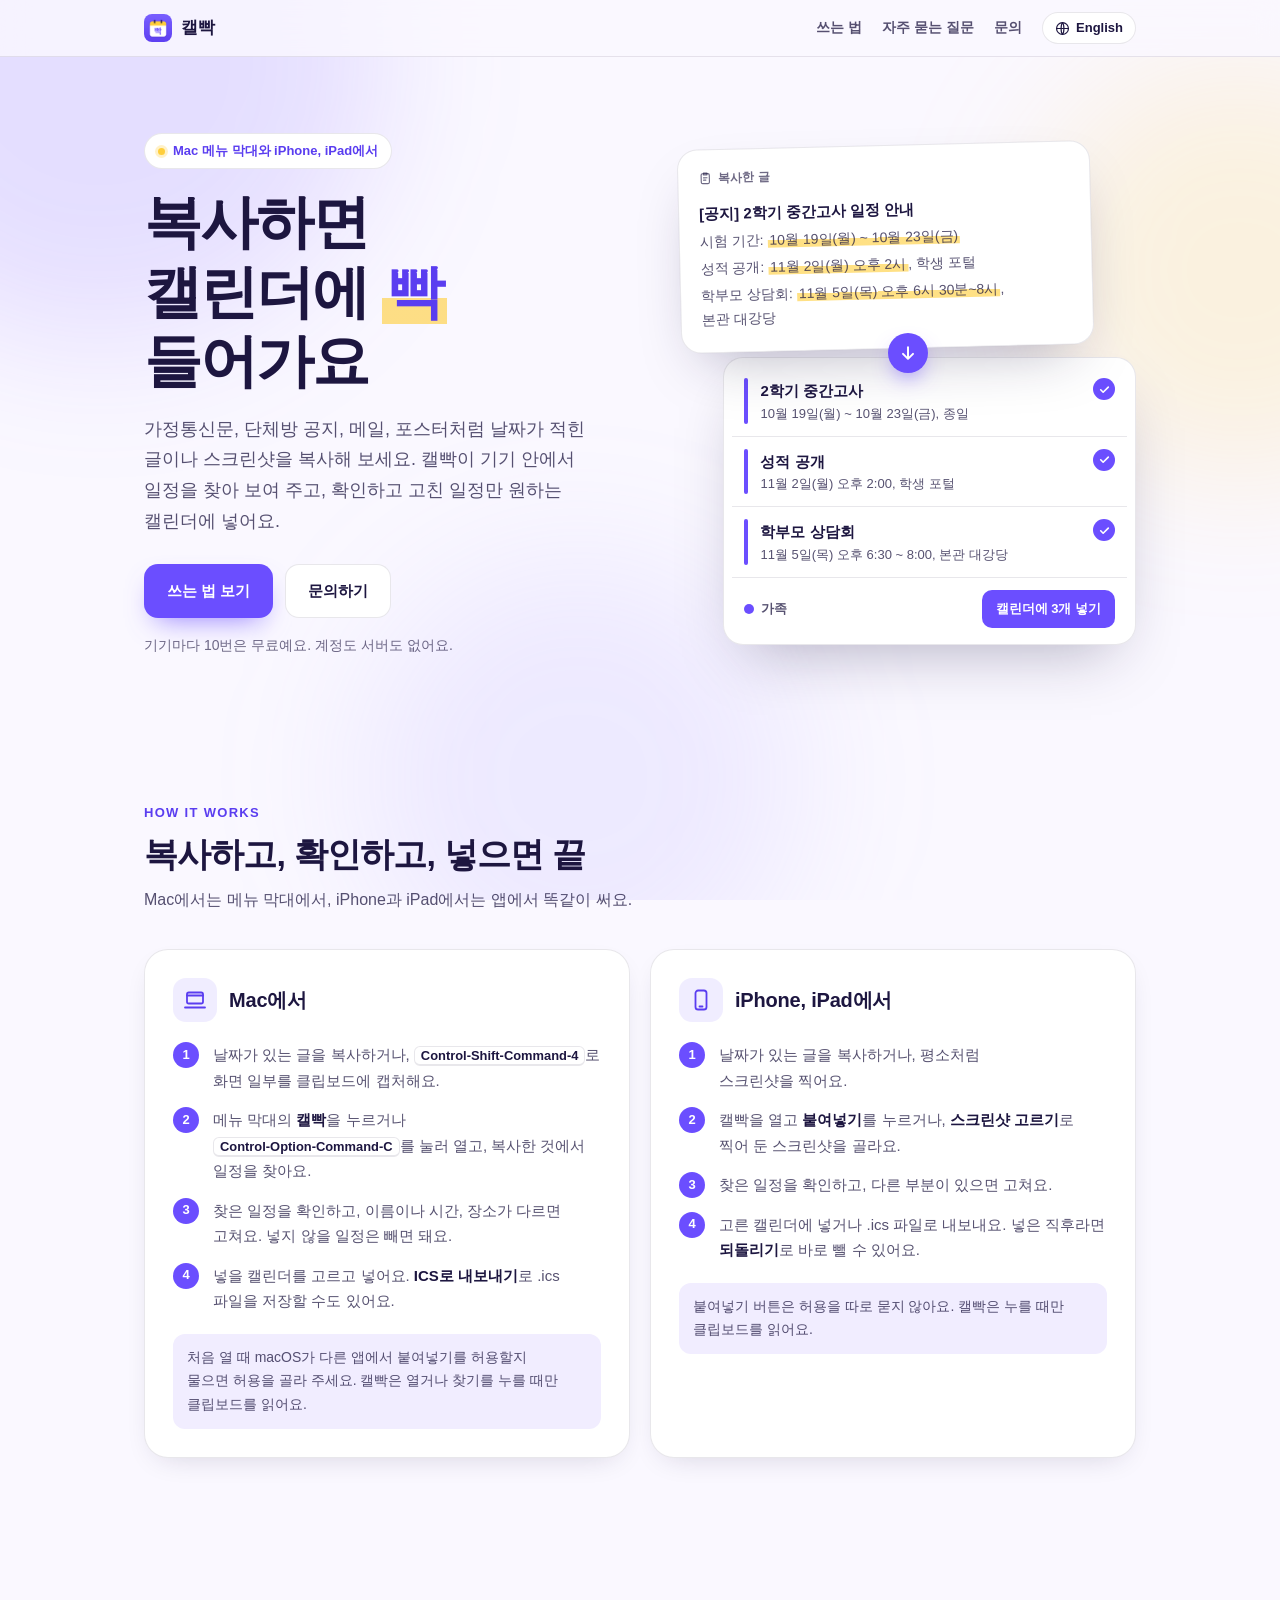
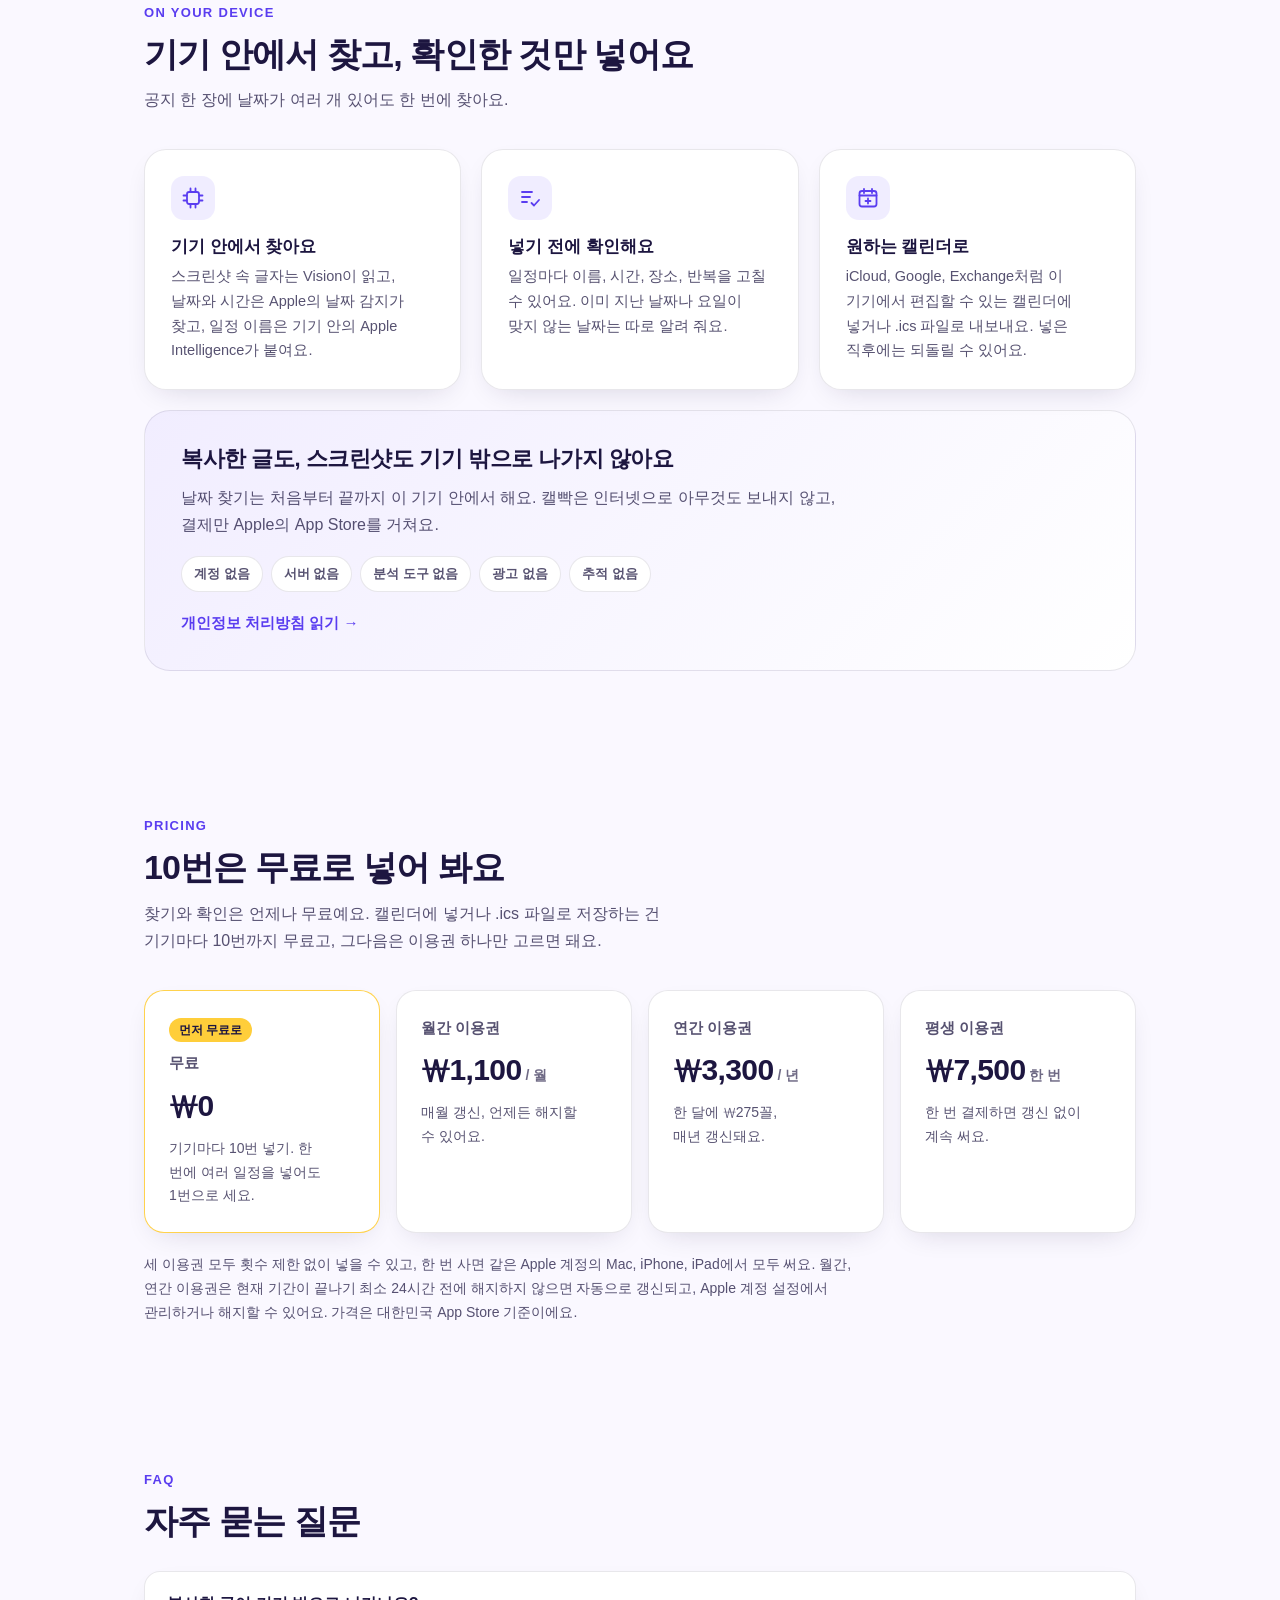
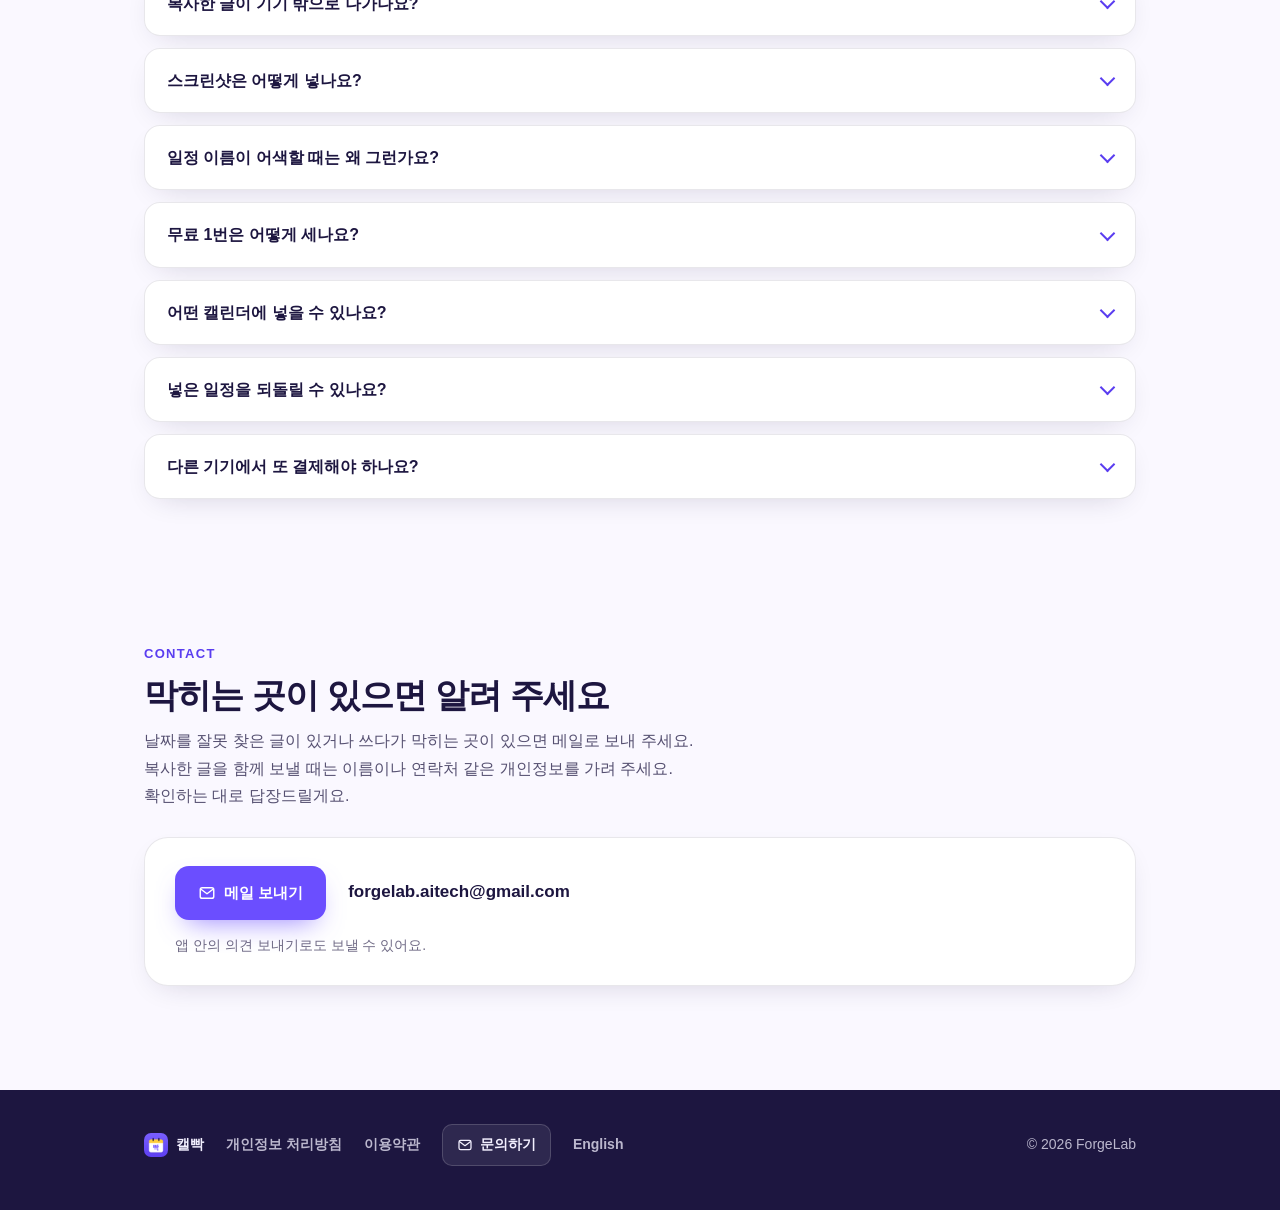
==== index.html @ 4c402a16 "Calppak site: home, privacy policy and terms of use in Korean and English Co-Authored-By: Claude Opu" ====
<!DOCTYPE html>
<html lang="ko">
<head>
<meta charset="utf-8">
<meta name="viewport" content="width=device-width, initial-scale=1">
<title>캘빡, 복사하면 캘린더에 빡</title>
<meta name="description" content="날짜가 적힌 글이나 스크린샷을 복사하면, 캘빡이 기기 안에서 일정을 찾아 원하는 캘린더에 넣어 줘요. Mac 메뉴 막대와 iPhone, iPad에서 써요. 계정도 서버도 없어요.">
<meta name="color-scheme" content="light dark">
<meta name="theme-color" content="#FAF8FF" media="(prefers-color-scheme: light)">
<meta name="theme-color" content="#110D24" media="(prefers-color-scheme: dark)">
<meta property="og:title" content="캘빡, 복사하면 캘린더에 빡">
<meta property="og:description" content="복사한 글과 스크린샷 속 날짜를 기기 안에서 찾아 캘린더에 넣어요. Mac, iPhone, iPad.">
<meta property="og:image" content="https://jsonpassion.github.io/calppak-site/assets/icon.png">
<link rel="icon" type="image/png" href="assets/icon.png">
<link rel="apple-touch-icon" href="assets/icon.png">
<link rel="stylesheet" href="assets/style.css">
</head>
<body>

<div class="aura" aria-hidden="true"><span class="blob a"></span><span class="blob b"></span><span class="blob c"></span></div>

<nav class="nav" aria-label="사이트">
  <div class="nav-inner">
    <a class="logo" href="./"><img src="assets/icon.png" alt="" width="28" height="28">캘빡</a>
    <div class="nav-links">
      <a href="#how">쓰는 법</a>
      <a href="#faq">자주 묻는 질문</a>
      <a href="#contact">문의</a>
      <a class="lang" href="en/" hreflang="en" lang="en"><svg viewBox="0 0 24 24" fill="none" stroke="currentColor" stroke-width="1.9" stroke-linecap="round" stroke-linejoin="round" aria-hidden="true"><circle cx="12" cy="12" r="9.5"/><path d="M2.5 12h19M12 2.5c3 3.2 3 15.8 0 19M12 2.5c-3 3.2-3 15.8 0 19"/></svg>English</a>
    </div>
  </div>
</nav>

<main>
<header class="hero">
  <div class="wrap hero-inner">
    <div class="hero-copy">
      <span class="eyebrow"><span class="dot"></span>Mac 메뉴 막대와 iPhone, iPad에서</span>
      <h1>복사하면<br>캘린더에 <span class="pop">빡</span> 들어가요</h1>
      <p class="sub">가정통신문, 단체방 공지, 메일, 포스터처럼 날짜가 적힌 글이나 스크린샷을 복사해 보세요. 캘빡이 기기 안에서 일정을 찾아 보여 주고, 확인하고 고친 일정만 원하는 캘린더에 넣어요.</p>
      <div class="hero-ctas">
        <a class="btn btn-primary" href="#how">쓰는 법 보기</a>
        <a class="btn btn-ghost" href="#contact">문의하기</a>
      </div>
      <p class="hero-meta">기기마다 10번은 무료예요. 계정도 서버도 없어요.</p>
    </div>

    <figure class="demo" role="img" aria-label="복사한 중간고사 공지에서 일정 세 개를 찾아 가족 캘린더에 넣는 모습">
      <div class="card copied">
        <span class="tag"><svg viewBox="0 0 24 24" fill="none" stroke="currentColor" stroke-width="2" stroke-linecap="round" stroke-linejoin="round" aria-hidden="true"><rect x="5" y="4" width="14" height="17" rx="2.5"/><path d="M9 3h6v3H9zM9 11h6M9 15h4"/></svg>복사한 글</span>
        <p class="title">[공지] 2학기 중간고사 일정 안내</p>
        <p>시험 기간: <mark>10월 19일(월) ~ 10월 23일(금)</mark></p>
        <p>성적 공개: <mark>11월 2일(월) 오후 2시</mark>, 학생 포털</p>
        <p>학부모 상담회: <mark>11월 5일(목) 오후 6시 30분~8시</mark>, 본관 대강당</p>
      </div>
      <div class="flow" aria-hidden="true"><svg viewBox="0 0 24 24" fill="none" stroke="currentColor" stroke-width="2.4" stroke-linecap="round" stroke-linejoin="round"><path d="M12 5v14M6 13l6 6 6-6"/></svg></div>
      <div class="card events">
        <div class="ev"><span class="bar"></span><div><b>2학기 중간고사</b><small>10월 19일(월) ~ 10월 23일(금), 종일</small></div><span class="ok"><svg viewBox="0 0 24 24" fill="none" stroke="currentColor" stroke-width="3" stroke-linecap="round" stroke-linejoin="round" aria-hidden="true"><path d="m5 12.5 4.5 4.5L19 7.5"/></svg></span></div>
        <div class="ev"><span class="bar"></span><div><b>성적 공개</b><small>11월 2일(월) 오후 2:00, 학생 포털</small></div><span class="ok"><svg viewBox="0 0 24 24" fill="none" stroke="currentColor" stroke-width="3" stroke-linecap="round" stroke-linejoin="round" aria-hidden="true"><path d="m5 12.5 4.5 4.5L19 7.5"/></svg></span></div>
        <div class="ev"><span class="bar"></span><div><b>학부모 상담회</b><small>11월 5일(목) 오후 6:30 ~ 8:00, 본관 대강당</small></div><span class="ok"><svg viewBox="0 0 24 24" fill="none" stroke="currentColor" stroke-width="3" stroke-linecap="round" stroke-linejoin="round" aria-hidden="true"><path d="m5 12.5 4.5 4.5L19 7.5"/></svg></span></div>
        <div class="ev-foot"><span class="cal"><i></i>가족</span><span class="add">캘린더에 3개 넣기</span></div>
      </div>
    </figure>
  </div>
</header>

<section id="how">
  <div class="wrap">
    <div class="sec-head">
      <div class="kicker">How it works</div>
      <h2>복사하고, 확인하고, 넣으면 끝</h2>
      <p>Mac에서는 메뉴 막대에서, iPhone과 iPad에서는 앱에서 똑같이 써요.</p>
    </div>
    <div class="how-grid">
      <article class="how-card">
        <div class="head">
          <span class="ico"><svg viewBox="0 0 24 24" fill="none" stroke="currentColor" stroke-width="1.8" stroke-linecap="round" stroke-linejoin="round" aria-hidden="true"><rect x="4" y="4.5" width="16" height="11" rx="1.8"/><path d="M4 7.5h16M2 19.5h20"/></svg></span>
          <h3>Mac에서</h3>
        </div>
        <ol class="steps">
          <li>날짜가 있는 글을 복사하거나, <kbd>Control-Shift-Command-4</kbd>로 화면 일부를 클립보드에 캡처해요.</li>
          <li>메뉴 막대의 <b>캘빡</b>을 누르거나 <kbd>Control-Option-Command-C</kbd>를 눌러 열고, 복사한 것에서 일정을 찾아요.</li>
          <li>찾은 일정을 확인하고, 이름이나 시간, 장소가 다르면 고쳐요. 넣지 않을 일정은 빼면 돼요.</li>
          <li>넣을 캘린더를 고르고 넣어요. <b>ICS로 내보내기</b>로 .ics 파일을 저장할 수도 있어요.</li>
        </ol>
        <p class="tip">처음 열 때 macOS가 다른 앱에서 붙여넣기를 허용할지 물으면 허용을 골라 주세요. 캘빡은 열거나 찾기를 누를 때만 클립보드를 읽어요.</p>
      </article>
      <article class="how-card">
        <div class="head">
          <span class="ico"><svg viewBox="0 0 24 24" fill="none" stroke="currentColor" stroke-width="1.8" stroke-linecap="round" stroke-linejoin="round" aria-hidden="true"><rect x="6.5" y="2.5" width="11" height="19" rx="2.6"/><path d="M10.5 18.5h3"/></svg></span>
          <h3>iPhone, iPad에서</h3>
        </div>
        <ol class="steps">
          <li>날짜가 있는 글을 복사하거나, 평소처럼 스크린샷을 찍어요.</li>
          <li>캘빡을 열고 <b>붙여넣기</b>를 누르거나, <b>스크린샷 고르기</b>로 찍어 둔 스크린샷을 골라요.</li>
          <li>찾은 일정을 확인하고, 다른 부분이 있으면 고쳐요.</li>
          <li>고른 캘린더에 넣거나 .ics 파일로 내보내요. 넣은 직후라면 <b>되돌리기</b>로 바로 뺄 수 있어요.</li>
        </ol>
        <p class="tip">붙여넣기 버튼은 허용을 따로 묻지 않아요. 캘빡은 누를 때만 클립보드를 읽어요.</p>
      </article>
    </div>
  </div>
</section>

<section id="features">
  <div class="wrap">
    <div class="sec-head">
      <div class="kicker">On your device</div>
      <h2>기기 안에서 찾고, 확인한 것만 넣어요</h2>
      <p>공지 한 장에 날짜가 여러 개 있어도 한 번에 찾아요.</p>
    </div>
    <div class="features">
      <div class="feature">
        <span class="ico"><svg viewBox="0 0 24 24" fill="none" stroke="currentColor" stroke-width="1.8" stroke-linecap="round" stroke-linejoin="round" aria-hidden="true"><rect x="6" y="6" width="12" height="12" rx="2.2"/><path d="M9.5 2.5v3M14.5 2.5v3M9.5 18.5v3M14.5 18.5v3M2.5 9.5h3M2.5 14.5h3M18.5 9.5h3M18.5 14.5h3"/></svg></span>
        <h3>기기 안에서 찾아요</h3>
        <p>스크린샷 속 글자는 Vision이 읽고, 날짜와 시간은 Apple의 날짜 감지가 찾고, 일정 이름은 기기 안의 Apple Intelligence가 붙여요.</p>
      </div>
      <div class="feature">
        <span class="ico"><svg viewBox="0 0 24 24" fill="none" stroke="currentColor" stroke-width="1.8" stroke-linecap="round" stroke-linejoin="round" aria-hidden="true"><path d="M4 6h10M4 11h8M4 16h5"/><path d="m13.5 17 2.5 2.5 5-5.5"/></svg></span>
        <h3>넣기 전에 확인해요</h3>
        <p>일정마다 이름, 시간, 장소, 반복을 고칠 수 있어요. 이미 지난 날짜나 요일이 맞지 않는 날짜는 따로 알려 줘요.</p>
      </div>
      <div class="feature">
        <span class="ico"><svg viewBox="0 0 24 24" fill="none" stroke="currentColor" stroke-width="1.8" stroke-linecap="round" stroke-linejoin="round" aria-hidden="true"><rect x="3.5" y="5" width="17" height="15.5" rx="2.5"/><path d="M3.5 9.5h17M8 3v4M16 3v4M12 12.5v5M9.5 15h5"/></svg></span>
        <h3>원하는 캘린더로</h3>
        <p>iCloud, Google, Exchange처럼 이 기기에서 편집할 수 있는 캘린더에 넣거나 .ics 파일로 내보내요. 넣은 직후에는 되돌릴 수 있어요.</p>
      </div>
    </div>
    <div class="promise">
      <h3>복사한 글도, 스크린샷도 기기 밖으로 나가지 않아요</h3>
      <p>날짜 찾기는 처음부터 끝까지 이 기기 안에서 해요. 캘빡은 인터넷으로 아무것도 보내지 않고, 결제만 Apple의 App Store를 거쳐요.</p>
      <ul class="chips" aria-label="캘빡에 없는 것">
        <li>계정 없음</li>
        <li>서버 없음</li>
        <li>분석 도구 없음</li>
        <li>광고 없음</li>
        <li>추적 없음</li>
      </ul>
      <a class="more" href="privacy/">개인정보 처리방침 읽기 →</a>
    </div>
  </div>
</section>

<section id="pricing">
  <div class="wrap">
    <div class="sec-head">
      <div class="kicker">Pricing</div>
      <h2>10번은 무료로 넣어 봐요</h2>
      <p>찾기와 확인은 언제나 무료예요. 캘린더에 넣거나 .ics 파일로 저장하는 건 기기마다 10번까지 무료고, 그다음은 이용권 하나만 고르면 돼요.</p>
    </div>
    <div class="plans">
      <div class="plan free">
        <span class="badge">먼저 무료로</span>
        <div class="name">무료</div>
        <div class="price">₩0</div>
        <p class="note">기기마다 10번 넣기. 한 번에 여러 일정을 넣어도 1번으로 세요.</p>
      </div>
      <div class="plan">
        <div class="name">월간 이용권</div>
        <div class="price">₩1,100<span class="per">/ 월</span></div>
        <p class="note">매월 갱신, 언제든 해지할 수 있어요.</p>
      </div>
      <div class="plan">
        <div class="name">연간 이용권</div>
        <div class="price">₩3,300<span class="per">/ 년</span></div>
        <p class="note">한 달에 ₩275꼴, 매년 갱신돼요.</p>
      </div>
      <div class="plan">
        <div class="name">평생 이용권</div>
        <div class="price">₩7,500<span class="per">한 번</span></div>
        <p class="note">한 번 결제하면 갱신 없이 계속 써요.</p>
      </div>
    </div>
    <p class="price-foot">세 이용권 모두 횟수 제한 없이 넣을 수 있고, 한 번 사면 같은 Apple 계정의 Mac, iPhone, iPad에서 모두 써요. 월간, 연간 이용권은 현재 기간이 끝나기 최소 24시간 전에 해지하지 않으면 자동으로 갱신되고, Apple 계정 설정에서 관리하거나 해지할 수 있어요. 가격은 대한민국 App Store 기준이에요.</p>
  </div>
</section>

<section id="faq">
  <div class="wrap">
    <div class="sec-head">
      <div class="kicker">FAQ</div>
      <h2>자주 묻는 질문</h2>
    </div>
    <div class="faq">
      <details>
        <summary>복사한 글이 기기 밖으로 나가나요?</summary>
        <div class="answer">
          <p>아니요. 스크린샷 읽기와 날짜 찾기 모두 이 기기 안에서 해요. 캘빡에는 계정도 서버도 없고, 앱이 인터넷으로 보내는 것도 없어요. 자세한 내용은 <a href="privacy/">개인정보 처리방침</a>에 있어요.</p>
        </div>
      </details>
      <details>
        <summary>스크린샷은 어떻게 넣나요?</summary>
        <div class="answer">
          <p><b>Mac에서는</b> <kbd>Control-Shift-Command-4</kbd>를 누르고 원하는 부분을 끌어서 고르세요. 캡처가 클립보드에 들어가면 캘빡을 여세요.</p>
          <p><b>iPhone, iPad에서는</b> 평소처럼 스크린샷을 찍고 캘빡에서 스크린샷 고르기를 누르세요. 시스템 사진 선택 화면이 열리고, 캘빡은 고른 사진만 봐요.</p>
        </div>
      </details>
      <details>
        <summary>일정 이름이 어색할 때는 왜 그런가요?</summary>
        <div class="answer">
          <p>Apple Intelligence가 없으면 날짜 옆의 말로 이름을 붙여요. 기기가 Apple Intelligence를 지원하지 않거나, 설정에서 꺼져 있거나, 아직 준비 중이거나, 그 언어를 아직 읽지 못할 때 그래요.</p>
          <p>이때도 날짜는 똑같이 찾고, 넣기 전에 이름을 얼마든지 고칠 수 있어요.</p>
        </div>
      </details>
      <details>
        <summary>무료 1번은 어떻게 세나요?</summary>
        <div class="answer">
          <p>캘린더에 넣거나 .ics 파일로 저장할 때마다 1번으로 세요. 한 번에 여러 일정을 넣어도 1번이에요. 찾기와 확인은 언제나 무료예요.</p>
          <p>무료 10번은 기기마다 따로 세요.</p>
        </div>
      </details>
      <details>
        <summary>어떤 캘린더에 넣을 수 있나요?</summary>
        <div class="answer">
          <p>이 기기에서 편집할 수 있는 모든 캘린더에 넣을 수 있어요. 설정에서 추가한 iCloud, Google, Exchange 계정도 포함돼요.</p>
          <p>구독한 캘린더처럼 편집할 수 없는 캘린더에는 넣을 수 없어요. 다른 캘린더 앱에서 쓰려면 .ics 파일로 내보내 주세요.</p>
        </div>
      </details>
      <details>
        <summary>넣은 일정을 되돌릴 수 있나요?</summary>
        <div class="answer">
          <p>넣은 직후 아래에 뜨는 알림에서 되돌리기를 누르세요. 나중에는 캘린더 앱에서 지우면 돼요.</p>
        </div>
      </details>
      <details>
        <summary>다른 기기에서 또 결제해야 하나요?</summary>
        <div class="answer">
          <p>아니요. Mac, iPhone, iPad 어디서 산 이용권이든 같은 Apple 계정이면 모든 기기에서 써요. 새 기기에서 이용권이 보이지 않으면 앱에서 구매 복원을 눌러 주세요.</p>
          <p>무료 횟수는 기기마다 따로 세요.</p>
        </div>
      </details>
    </div>
  </div>
</section>

<section id="contact">
  <div class="wrap">
    <div class="sec-head">
      <div class="kicker">Contact</div>
      <h2>막히는 곳이 있으면 알려 주세요</h2>
      <p>날짜를 잘못 찾은 글이 있거나 쓰다가 막히는 곳이 있으면 메일로 보내 주세요. 복사한 글을 함께 보낼 때는 이름이나 연락처 같은 개인정보를 가려 주세요. 확인하는 대로 답장드릴게요.</p>
    </div>
    <div class="contact-card">
      <a class="btn btn-primary" href="mailto:forgelab.aitech@gmail.com?subject=%5B%EC%BA%98%EB%B9%A1%5D%20%EB%AC%B8%EC%9D%98"><svg viewBox="0 0 24 24" fill="none" stroke="currentColor" stroke-width="1.9" stroke-linecap="round" stroke-linejoin="round" aria-hidden="true"><rect x="3" y="5" width="18" height="14" rx="2.5"/><path d="m4 7 8 6 8-6"/></svg>메일 보내기</a>
      <span class="mail">forgelab.aitech@gmail.com</span>
      <p class="hint">앱 안의 의견 보내기로도 보낼 수 있어요.</p>
    </div>
  </div>
</section>
</main>

<footer class="site-foot">
  <div class="wrap foot-inner">
    <span class="f-brand"><img src="assets/icon.png" alt="" width="24" height="24">캘빡</span>
    <a href="privacy/">개인정보 처리방침</a>
    <a href="terms/">이용약관</a>
    <a class="contact-btn" href="mailto:forgelab.aitech@gmail.com?subject=%5B%EC%BA%98%EB%B9%A1%5D%20%EB%AC%B8%EC%9D%98"><svg viewBox="0 0 24 24" fill="none" stroke="currentColor" stroke-width="1.9" stroke-linecap="round" stroke-linejoin="round" aria-hidden="true"><rect x="3" y="5" width="18" height="14" rx="2.5"/><path d="m4 7 8 6 8-6"/></svg>문의하기</a>
    <a href="en/" hreflang="en" lang="en">English</a>
    <span class="f-copy">© 2026 ForgeLab</span>
  </div>
</footer>

</body>
</html>
---- assets/style.css ----
/* 캘빡 사이트 공용 스타일
   색은 모두 :root 토큰에서 가져와요. 다크 모드는 기기 설정을 따라요.
   바이올렛 #6B4EFF가 주인공, 노랑 #FFCE3A는 날짜 표시처럼 꼭 필요한 곳에만 써요. */

:root {
  --bg: #FAF8FF;
  --card: #FFFFFF;
  --surface: #F1EDFF;
  --ink: #1D1640;
  --ink-2: rgba(29, 22, 64, .74);
  --ink-3: rgba(29, 22, 64, .64);
  --line: rgba(29, 22, 64, .10);
  --violet: #6B4EFF;            /* 버튼, 번호, 테두리 같은 면 */
  --violet-text: #5A3DF0;       /* 작은 글씨 링크는 대비를 위해 한 톤 깊게 */
  --violet-soft: rgba(107, 78, 255, .10);
  --yellow: #FFCE3A;
  --mark: rgba(255, 206, 58, .62);
  --pop-stop: 60%;              /* 형광펜이 글자 아래쪽 어디부터 칠해지는지 */
  --mark-stop: 52%;
  --nav-bg: rgba(250, 248, 255, .80);
  --foot-bg: #1D1640;
  --foot-ink: rgba(243, 240, 255, .74);
  --aura1: rgba(107, 78, 255, .15);
  --aura2: rgba(255, 206, 58, .16);
  --aura3: rgba(157, 139, 255, .13);
  --shadow: 0 10px 30px -14px rgba(29, 22, 64, .20);
  --shadow-lg: 0 26px 60px -24px rgba(29, 22, 64, .34);
  --r-card: 22px;
  color-scheme: light dark;
}

@media (prefers-color-scheme: dark) {
  :root {
    --bg: #110D24;
    --card: #1A1534;
    --surface: #231D47;
    --ink: #F3F0FF;
    --ink-2: rgba(243, 240, 255, .78);
    --ink-3: rgba(243, 240, 255, .64);
    --line: rgba(243, 240, 255, .12);
    --violet-text: #A898FF;
    --violet-soft: rgba(140, 118, 255, .18);
    --mark: rgba(255, 206, 58, .88);  /* 어두운 바탕에서는 면 대신 또렷한 밑줄로 */
    --pop-stop: 86%;
    --mark-stop: 88%;
    --nav-bg: rgba(17, 13, 36, .80);
    --foot-bg: #0A0719;
    --aura1: rgba(107, 78, 255, .22);
    --aura2: rgba(255, 206, 58, .07);
    --aura3: rgba(157, 139, 255, .10);
    --shadow: 0 10px 30px -14px rgba(0, 0, 0, .60);
    --shadow-lg: 0 26px 60px -24px rgba(0, 0, 0, .75);
  }
}

/* 기본 */
* { margin: 0; padding: 0; box-sizing: border-box; }
html { -webkit-text-size-adjust: 100%; scroll-behavior: smooth; }
body {
  background: var(--bg);
  color: var(--ink);
  font-family: -apple-system, BlinkMacSystemFont, "Apple SD Gothic Neo", "Malgun Gothic", "Segoe UI", Roboto, sans-serif;
  line-height: 1.7;
  -webkit-font-smoothing: antialiased;
  overflow-wrap: break-word;
  overflow-x: hidden;
}
/* 한국어는 어절 중간이 아니라 띄어쓰기에서만 줄을 바꿔요 */
html[lang="ko"] body { word-break: keep-all; }
h1, h2, h3 { line-height: 1.3; text-wrap: balance; }
p, li, summary { text-wrap: pretty; }
a { color: var(--violet-text); }
img { display: block; max-width: 100%; }
:focus-visible { outline: 3px solid var(--violet); outline-offset: 3px; border-radius: 6px; }
.wrap { max-width: 1040px; margin: 0 auto; padding: 0 24px; }
kbd {
  font-family: inherit; font-size: .86em; font-weight: 700; color: var(--ink);
  background: var(--card); border: 1px solid var(--line); border-bottom-width: 2px;
  border-radius: 6px; padding: 1px 6px; white-space: nowrap;
}

/* 은은한 배경 빛 */
.aura { position: fixed; inset: 0; z-index: -1; overflow: hidden; pointer-events: none; }
.blob { position: absolute; border-radius: 50%; filter: blur(72px); }
.blob.a { width: 560px; height: 560px; top: -220px; left: -180px; background: var(--aura1); animation: drift1 28s ease-in-out infinite; }
.blob.b { width: 420px; height: 420px; top: 60px; right: -170px; background: var(--aura2); animation: drift2 32s ease-in-out infinite; }
.blob.c { width: 440px; height: 440px; top: 62vh; left: 28%; background: var(--aura3); animation: drift3 36s ease-in-out infinite; }
@keyframes drift1 { 0%, 100% { transform: translate(0, 0); } 50% { transform: translate(40px, 50px) scale(1.06); } }
@keyframes drift2 { 0%, 100% { transform: translate(0, 0); } 50% { transform: translate(-50px, 40px) scale(1.05); } }
@keyframes drift3 { 0%, 100% { transform: translate(0, 0); } 50% { transform: translate(30px, -50px) scale(1.08); } }

/* 상단 내비 */
.nav {
  position: sticky; top: 0; z-index: 20;
  background: var(--nav-bg); backdrop-filter: blur(14px); -webkit-backdrop-filter: blur(14px);
  border-bottom: 1px solid var(--line);
}
.nav-inner { max-width: 1040px; margin: 0 auto; padding: 12px 24px; display: flex; align-items: center; gap: 18px; }
.logo { display: flex; align-items: center; gap: 9px; font-weight: 800; font-size: 17px; color: var(--ink); text-decoration: none; letter-spacing: -.01em; }
.logo img { width: 28px; height: 28px; border-radius: 8px; }
.nav-links { margin-left: auto; display: flex; align-items: center; gap: 20px; }
.nav-links a { color: var(--ink-2); text-decoration: none; font-size: 14px; font-weight: 600; white-space: nowrap; }
.nav-links a:hover, .nav-links a[aria-current="page"] { color: var(--violet-text); }
.nav-links a.lang {
  display: inline-flex; align-items: center; gap: 6px; height: 32px; padding: 0 12px;
  border: 1px solid var(--line); border-radius: 999px; background: var(--card);
  color: var(--ink); font-size: 13px; font-weight: 700;
}
.nav-links a.lang:hover { color: var(--violet-text); }
.lang svg { width: 15px; height: 15px; flex: none; }

/* 버튼 */
.btn {
  display: inline-flex; align-items: center; justify-content: center; gap: 8px;
  padding: 13px 22px; border-radius: 14px; font-weight: 700; font-size: 15px;
  text-decoration: none; border: 1px solid transparent; transition: transform .18s, box-shadow .18s;
}
.btn svg { width: 18px; height: 18px; flex: none; }
.btn-primary { background: var(--violet); color: #fff; box-shadow: 0 12px 28px -12px rgba(107, 78, 255, .75); }
.btn-primary:hover { transform: translateY(-1px); box-shadow: 0 16px 32px -12px rgba(107, 78, 255, .85); }
.btn-ghost { background: var(--card); color: var(--ink); border-color: var(--line); }
.btn-ghost:hover { border-color: var(--violet); }

/* 히어로 */
.hero { padding: 76px 0 72px; }
.hero-inner { display: grid; grid-template-columns: 1.05fr 1fr; gap: 56px; align-items: center; }
.eyebrow {
  display: inline-flex; align-items: center; gap: 8px; font-size: 13px; font-weight: 700;
  color: var(--violet-text); background: var(--card); border: 1px solid var(--line);
  padding: 6px 13px; border-radius: 999px;
}
.eyebrow .dot { width: 7px; height: 7px; border-radius: 50%; background: var(--yellow); box-shadow: 0 0 0 3px rgba(255, 206, 58, .28); }
.hero h1 { font-size: clamp(38px, 5.6vw, 58px); font-weight: 800; letter-spacing: -.035em; line-height: 1.2; margin-top: 18px; }
.pop { color: var(--violet-text); background: linear-gradient(transparent var(--pop-stop), var(--mark) var(--pop-stop)); padding: 0 .08em; }
.hero .sub { font-size: 18px; color: var(--ink-2); margin-top: 18px; max-width: 31em; }
.hero-ctas { display: flex; flex-wrap: wrap; gap: 12px; margin-top: 28px; }
.hero-meta { margin-top: 16px; font-size: 14px; color: var(--ink-3); }

/* 히어로 그림: 복사한 공지에서 찾은 일정 */
.demo { display: grid; }
.demo .card { background: var(--card); border: 1px solid var(--line); border-radius: 20px; box-shadow: var(--shadow-lg); }
.copied { padding: 18px 20px 20px; margin-right: 44px; transform: rotate(-1.4deg); font-size: 14px; color: var(--ink-2); }
.tag { display: inline-flex; align-items: center; gap: 6px; font-size: 12px; font-weight: 700; color: var(--ink-3); }
.tag svg { width: 14px; height: 14px; }
.copied .title { font-weight: 800; color: var(--ink); margin: 8px 0 4px; font-size: 15px; }
.copied p { margin-top: 3px; }
.copied mark { color: inherit; background: linear-gradient(transparent var(--mark-stop), var(--mark) var(--mark-stop)); padding: 0 2px; }
.flow {
  justify-self: center; position: relative; z-index: 1; margin: -16px 0;
  width: 40px; height: 40px; border-radius: 50%; background: var(--violet); color: #fff;
  display: flex; align-items: center; justify-content: center; box-shadow: 0 10px 22px -8px rgba(107, 78, 255, .8);
}
.flow svg { width: 20px; height: 20px; }
.events { margin-left: 44px; padding: 8px; }
.ev { display: flex; gap: 12px; align-items: flex-start; padding: 12px; }
.ev + .ev { border-top: 1px solid var(--line); }
.ev .bar { flex: none; width: 4px; align-self: stretch; border-radius: 4px; background: var(--violet); }
.ev b { display: block; font-size: 15px; color: var(--ink); }
.ev small { display: block; font-size: 13px; color: var(--ink-2); line-height: 1.55; }
.ev .ok { flex: none; margin-left: auto; width: 22px; height: 22px; border-radius: 50%; background: var(--violet); color: #fff; display: flex; align-items: center; justify-content: center; }
.ev .ok svg { width: 13px; height: 13px; }
.ev-foot { display: flex; align-items: center; justify-content: space-between; gap: 10px; padding: 12px 12px 8px; border-top: 1px solid var(--line); }
.ev-foot .cal { display: inline-flex; align-items: center; gap: 7px; font-size: 13px; font-weight: 600; color: var(--ink-2); }
.ev-foot .cal i { width: 10px; height: 10px; border-radius: 50%; background: var(--violet); }
.ev-foot .add { background: var(--violet); color: #fff; font-weight: 700; font-size: 13px; padding: 8px 14px; border-radius: 10px; white-space: nowrap; }

/* 섹션 공통 */
section { padding: 72px 0; scroll-margin-top: 64px; }
.sec-head { max-width: 36em; }
.kicker { font-size: 13px; font-weight: 800; letter-spacing: .1em; text-transform: uppercase; color: var(--violet-text); }
.sec-head h2 { font-size: clamp(26px, 3.6vw, 34px); font-weight: 800; letter-spacing: -.025em; margin-top: 8px; }
.sec-head p { color: var(--ink-2); margin-top: 10px; font-size: 16px; }

/* 쓰는 법 */
.how-grid { display: grid; grid-template-columns: 1fr 1fr; gap: 20px; margin-top: 36px; }
.how-card { background: var(--card); border: 1px solid var(--line); border-radius: 24px; padding: 28px; box-shadow: var(--shadow); }
.how-card .head { display: flex; align-items: center; gap: 12px; }
.ico { flex: none; width: 44px; height: 44px; border-radius: 13px; background: var(--violet-soft); color: var(--violet-text); display: flex; align-items: center; justify-content: center; }
.ico svg { width: 24px; height: 24px; }
.how-card h3 { font-size: 20px; font-weight: 800; letter-spacing: -.01em; }
.steps { list-style: none; counter-reset: step; margin-top: 20px; display: grid; gap: 14px; }
.steps li { counter-increment: step; position: relative; padding-left: 40px; color: var(--ink-2); font-size: 15px; }
.steps li::before {
  content: counter(step); position: absolute; left: 0; top: 0;
  width: 26px; height: 26px; border-radius: 50%; background: var(--violet); color: #fff;
  font-size: 13px; font-weight: 800; display: flex; align-items: center; justify-content: center;
}
.steps b { color: var(--ink); }
.tip { margin-top: 20px; padding: 12px 14px; border-radius: 12px; background: var(--surface); font-size: 14px; color: var(--ink-2); }

/* 기능 */
.features { display: grid; grid-template-columns: repeat(3, 1fr); gap: 20px; margin-top: 36px; }
.feature { background: var(--card); border: 1px solid var(--line); border-radius: var(--r-card); padding: 26px; box-shadow: var(--shadow); }
.feature h3 { font-size: 17px; font-weight: 800; margin-top: 16px; }
.feature p { font-size: 14.5px; color: var(--ink-2); margin-top: 6px; }

/* 기기 안 약속 */
.promise {
  margin-top: 20px; border-radius: 26px; padding: 34px 36px;
  background: linear-gradient(135deg, var(--surface) 0%, var(--card) 100%); border: 1px solid var(--line);
}
.promise h3 { font-size: 22px; font-weight: 800; letter-spacing: -.02em; }
.promise p { color: var(--ink-2); margin-top: 10px; max-width: 44em; }
.chips { list-style: none; display: flex; flex-wrap: wrap; gap: 8px; margin-top: 18px; }
.chips li { font-size: 13px; font-weight: 700; color: var(--ink-2); background: var(--card); border: 1px solid var(--line); padding: 6px 12px; border-radius: 999px; }
.more { display: inline-block; margin-top: 18px; font-weight: 700; font-size: 15px; text-decoration: none; }
.more:hover { text-decoration: underline; }

/* 가격 */
.plans { display: grid; grid-template-columns: repeat(4, 1fr); gap: 16px; margin-top: 36px; }
.plan { background: var(--card); border: 1px solid var(--line); border-radius: 20px; padding: 24px; box-shadow: var(--shadow); }
.plan.free { border-color: rgba(255, 206, 58, .9); }
.badge { display: inline-block; font-size: 12px; font-weight: 800; color: #1D1640; background: var(--yellow); padding: 2px 10px; border-radius: 999px; margin-bottom: 8px; }
.plan .name { font-weight: 700; font-size: 15px; color: var(--ink-2); }
.plan .price { font-size: 30px; font-weight: 800; letter-spacing: -.02em; margin-top: 4px; white-space: nowrap; }
.plan .per { font-size: 14px; font-weight: 600; color: var(--ink-3); margin-left: 4px; letter-spacing: 0; }
.plan .note { font-size: 14px; color: var(--ink-2); margin-top: 6px; }
.price-foot { margin-top: 20px; font-size: 14px; color: var(--ink-2); max-width: 52em; }

/* 자주 묻는 질문 */
.faq { margin-top: 28px; display: grid; gap: 12px; }
.faq details { background: var(--card); border: 1px solid var(--line); border-radius: 16px; box-shadow: var(--shadow); }
.faq summary {
  cursor: pointer; list-style: none; display: flex; align-items: center; justify-content: space-between; gap: 16px;
  padding: 18px 22px; font-weight: 700; font-size: 16px;
}
.faq summary::-webkit-details-marker { display: none; }
.faq summary::after {
  content: ""; flex: none; width: 9px; height: 9px; margin-top: -4px;
  border-right: 2px solid var(--violet-text); border-bottom: 2px solid var(--violet-text);
  transform: rotate(45deg); transition: transform .2s;
}
.faq details[open] summary::after { transform: rotate(-135deg); margin-top: 4px; }
.faq .answer { padding: 0 22px 20px; color: var(--ink-2); font-size: 15px; }
.faq .answer p + p { margin-top: 8px; }
.faq .answer b { color: var(--ink); }

/* 문의 */
.contact-card {
  margin-top: 28px; background: var(--card); border: 1px solid var(--line); border-radius: 24px;
  padding: 28px 30px; box-shadow: var(--shadow); display: flex; flex-wrap: wrap; align-items: center; gap: 14px 22px;
}
.contact-card .mail { font-weight: 700; font-size: 17px; color: var(--ink); user-select: all; }
.contact-card .hint { flex-basis: 100%; font-size: 14px; color: var(--ink-3); }

/* 푸터 */
.site-foot { background: var(--foot-bg); color: var(--foot-ink); padding: 34px 0 44px; font-size: 14px; margin-top: 32px; }
.foot-inner { display: flex; flex-wrap: wrap; align-items: center; gap: 12px 22px; }
.site-foot a { color: var(--foot-ink); text-decoration: none; font-weight: 600; }
.site-foot a:hover { color: #FFFFFF; }
.f-brand { display: flex; align-items: center; gap: 8px; color: #F3F0FF; font-weight: 800; }
.f-brand img { width: 24px; height: 24px; border-radius: 7px; }
.site-foot a.contact-btn {
  display: inline-flex; align-items: center; gap: 7px; padding: 8px 14px; border-radius: 10px;
  background: rgba(255, 255, 255, .08); border: 1px solid rgba(255, 255, 255, .16); color: #F3F0FF;
}
.contact-btn svg { width: 16px; height: 16px; }
.f-copy { margin-left: auto; }

/* 약관과 방침 문서 */
.doc { max-width: 720px; margin: 0 auto; padding: 48px 24px 64px; }
.doc h1 { font-size: 32px; font-weight: 800; letter-spacing: -.025em; }
.doc .date { color: var(--ink-3); font-size: 14px; margin-top: 4px; }
.doc .box {
  margin-top: 24px; background: var(--surface); border: 1px solid var(--line); border-left: 4px solid var(--violet);
  border-radius: 14px; padding: 18px 20px; font-weight: 600; color: var(--ink);
}
.doc .lead { margin-top: 20px; }
.doc h2 { font-size: 19px; font-weight: 800; margin-top: 38px; letter-spacing: -.01em; }
.doc h2 .n { color: var(--violet-text); margin-right: 4px; }
.doc h3 { font-size: 16px; font-weight: 800; margin-top: 20px; }
.doc p, .doc li { font-size: 15.5px; color: var(--ink-2); margin-top: 8px; }
.doc ul { padding-left: 20px; }
.doc li::marker { color: var(--violet-text); }
.doc strong, .doc b { color: var(--ink); }
.doc a { overflow-wrap: anywhere; }
.doc .mail-row { margin-top: 16px; display: flex; flex-wrap: wrap; align-items: center; gap: 12px 18px; }
.doc .mail-row .mail { font-weight: 700; color: var(--ink); user-select: all; }

@media (max-width: 900px) {
  .plans { grid-template-columns: 1fr 1fr; }
}
@media (max-width: 860px) {
  .hero { padding-top: 52px; }
  .hero-inner { grid-template-columns: 1fr; gap: 44px; }
  .features { grid-template-columns: 1fr; }
}
@media (max-width: 760px) {
  .how-grid { grid-template-columns: 1fr; }
  .nav-links a:not(.lang) { display: none; }
  .f-copy { margin-left: 0; flex-basis: 100%; }
}
@media (max-width: 520px) {
  .wrap, .nav-inner { padding-left: 16px; padding-right: 16px; }
  .doc { padding-left: 16px; padding-right: 16px; }
  section { padding: 56px 0; }
  .plans { grid-template-columns: 1fr; }
  .how-card, .promise, .contact-card { padding: 22px 20px; }
  .copied { margin-right: 14px; }
  .events { margin-left: 14px; }
  .hero .sub { font-size: 17px; }
}
@media (prefers-reduced-motion: reduce) {
  html { scroll-behavior: auto; }
  .blob { animation: none; }
  .btn { transition: none; }
}
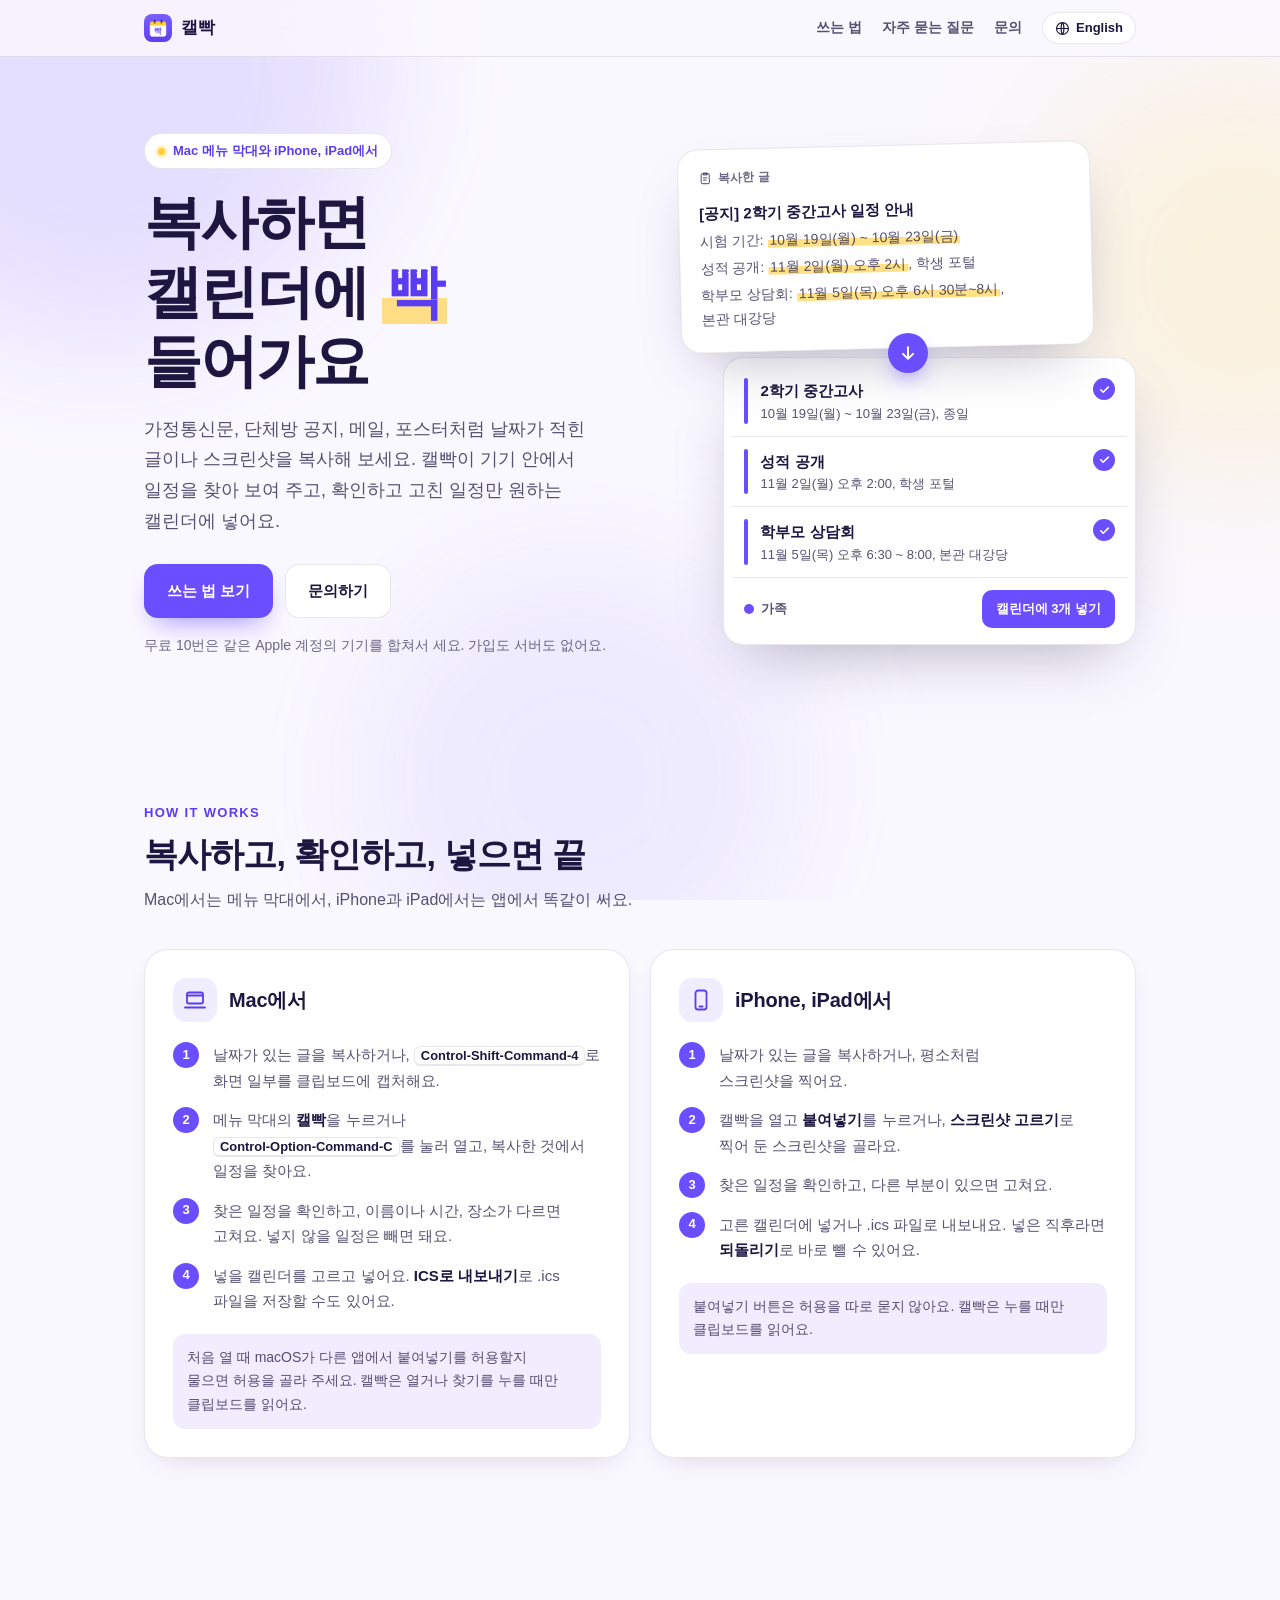
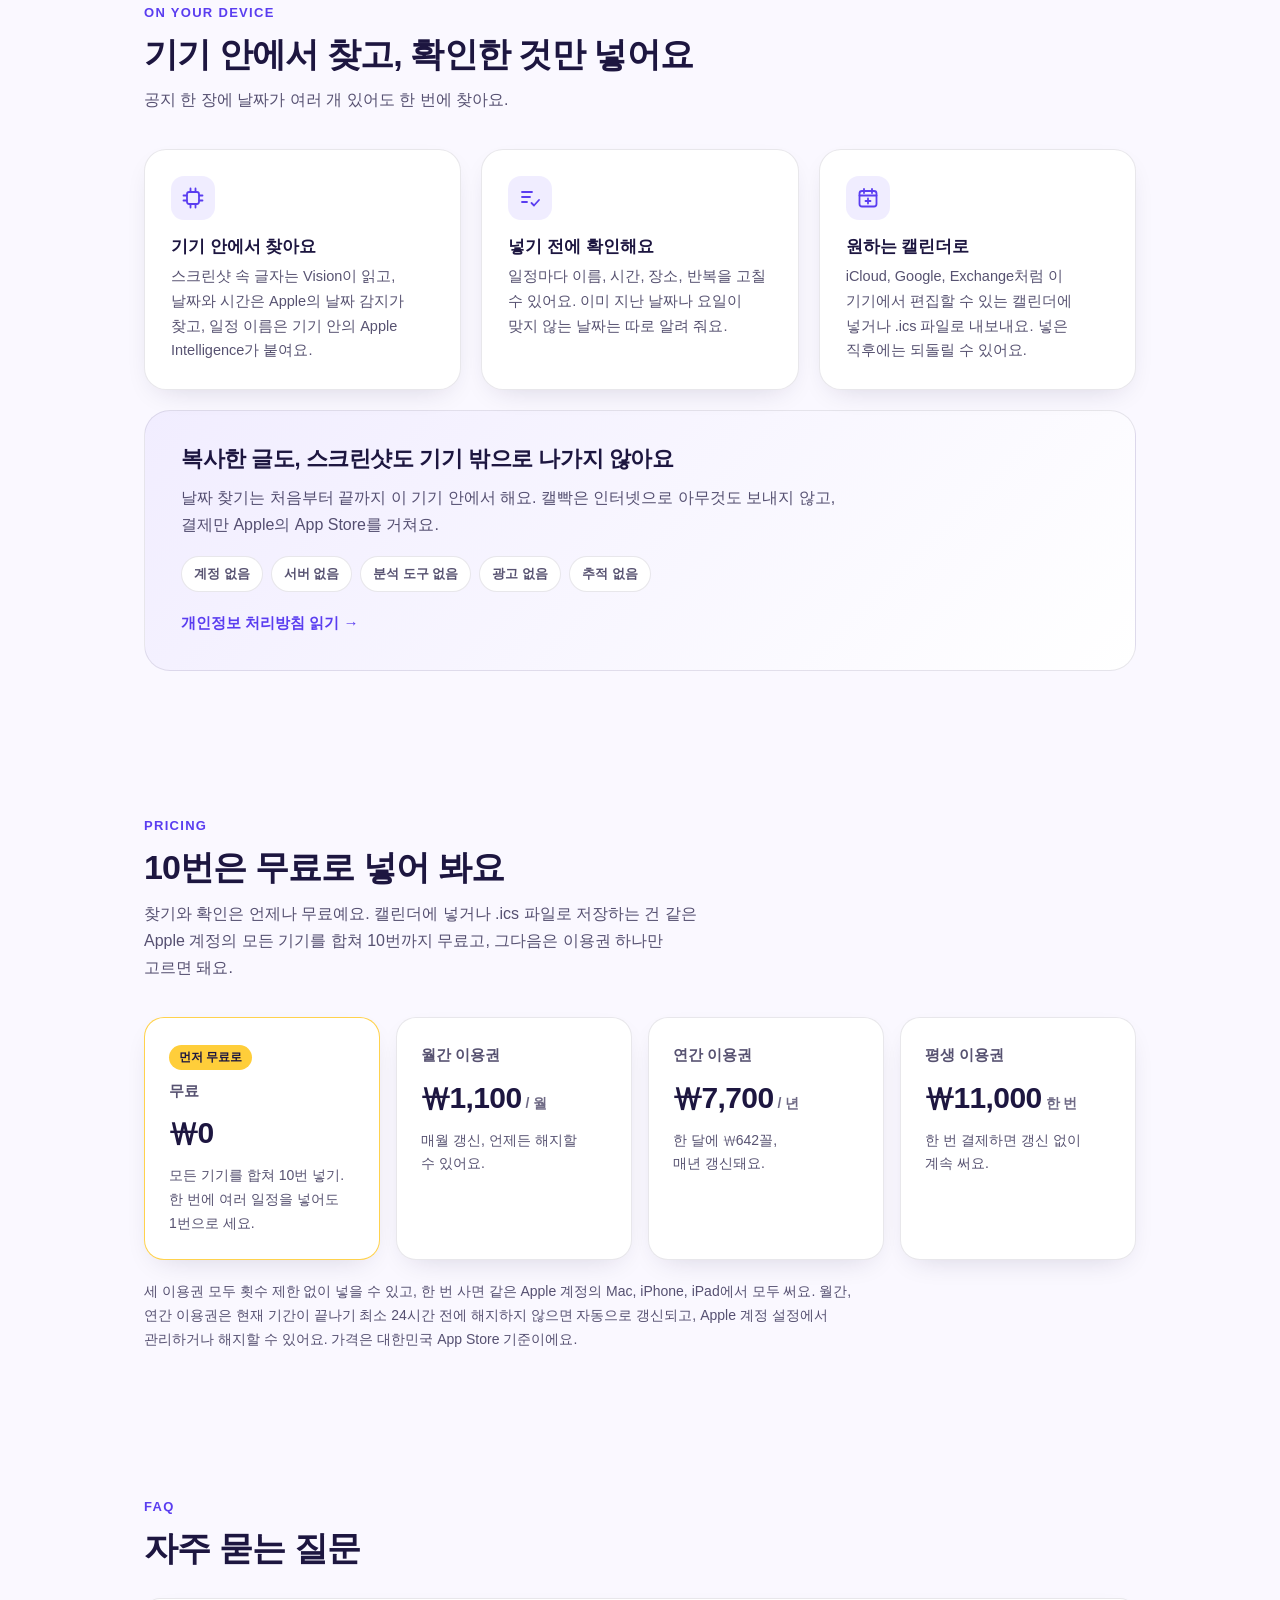
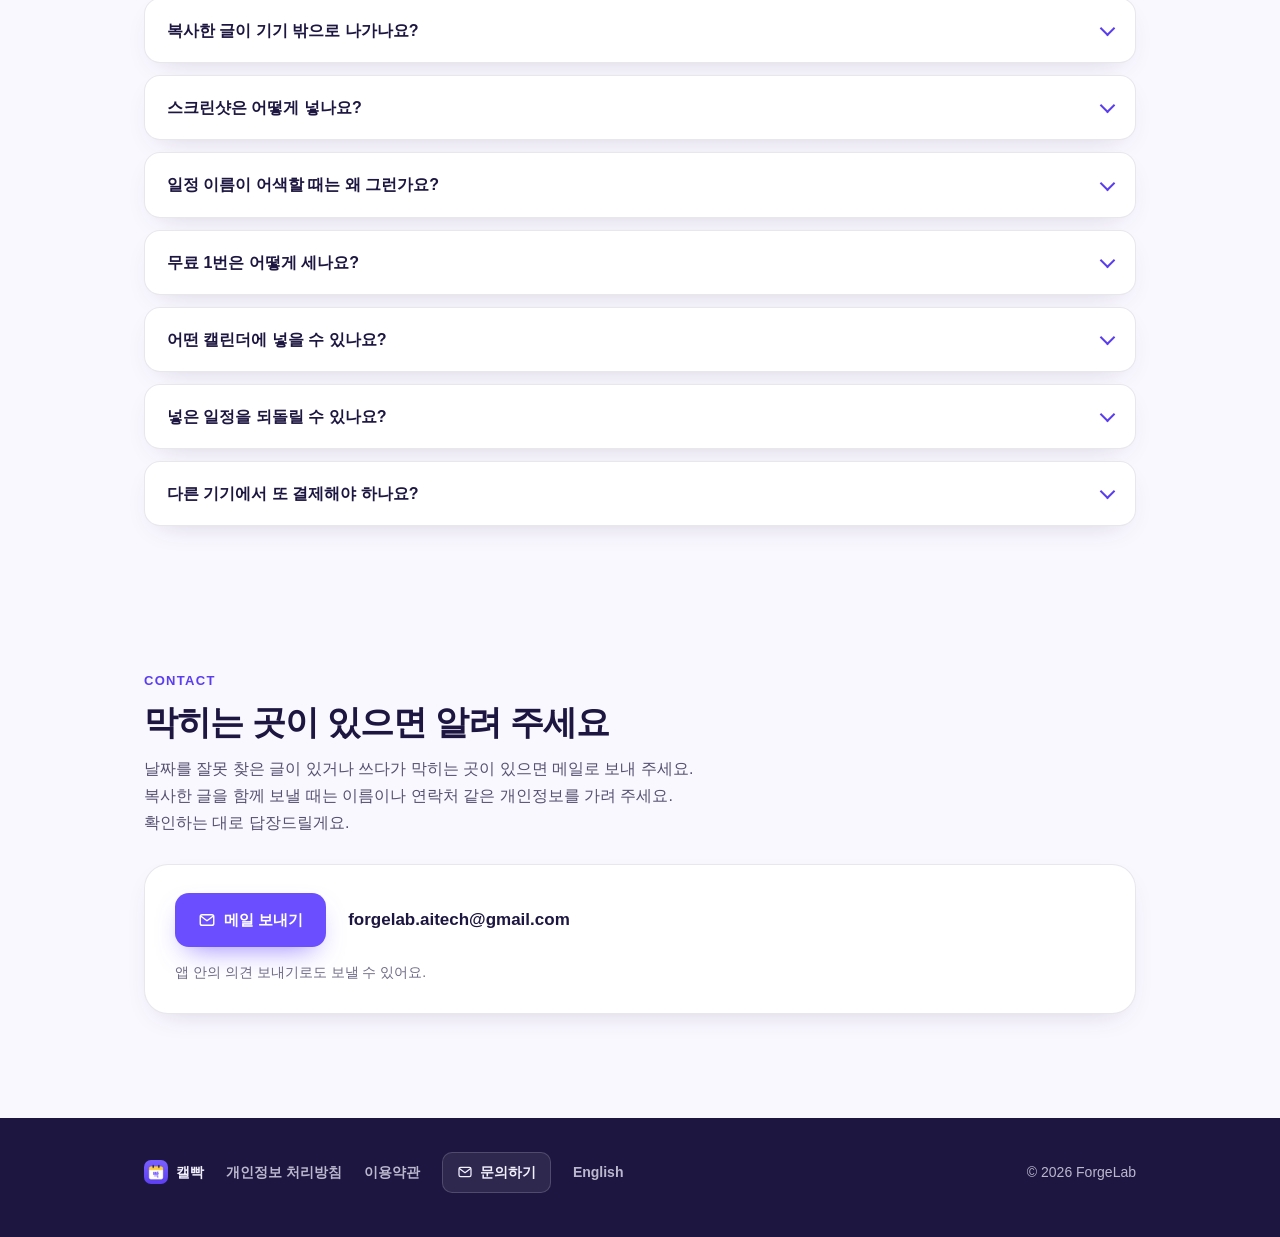
==== commit da0c81b2: "Free adds shared across devices through iCloud; new prices ($0.99, $4.99, $6.99) Co-Authored-By: Cla" ====
--- a/index.html
+++ b/index.html
@@ -42,7 +42,7 @@
         <a class="btn btn-primary" href="#how">쓰는 법 보기</a>
         <a class="btn btn-ghost" href="#contact">문의하기</a>
       </div>
-      <p class="hero-meta">기기마다 10번은 무료예요. 계정도 서버도 없어요.</p>
+      <p class="hero-meta">무료 10번은 같은 Apple 계정의 기기를 합쳐서 세요. 가입도 서버도 없어요.</p>
     </div>
 
     <figure class="demo" role="img" aria-label="복사한 중간고사 공지에서 일정 세 개를 찾아 가족 캘린더에 넣는 모습">
@@ -146,14 +146,14 @@
     <div class="sec-head">
       <div class="kicker">Pricing</div>
       <h2>10번은 무료로 넣어 봐요</h2>
-      <p>찾기와 확인은 언제나 무료예요. 캘린더에 넣거나 .ics 파일로 저장하는 건 기기마다 10번까지 무료고, 그다음은 이용권 하나만 고르면 돼요.</p>
+      <p>찾기와 확인은 언제나 무료예요. 캘린더에 넣거나 .ics 파일로 저장하는 건 같은 Apple 계정의 모든 기기를 합쳐 10번까지 무료고, 그다음은 이용권 하나만 고르면 돼요.</p>
     </div>
     <div class="plans">
       <div class="plan free">
         <span class="badge">먼저 무료로</span>
         <div class="name">무료</div>
         <div class="price">₩0</div>
-        <p class="note">기기마다 10번 넣기. 한 번에 여러 일정을 넣어도 1번으로 세요.</p>
+        <p class="note">모든 기기를 합쳐 10번 넣기. 한 번에 여러 일정을 넣어도 1번으로 세요.</p>
       </div>
       <div class="plan">
         <div class="name">월간 이용권</div>
@@ -162,12 +162,12 @@
       </div>
       <div class="plan">
         <div class="name">연간 이용권</div>
-        <div class="price">₩3,300<span class="per">/ 년</span></div>
-        <p class="note">한 달에 ₩275꼴, 매년 갱신돼요.</p>
+        <div class="price">₩7,700<span class="per">/ 년</span></div>
+        <p class="note">한 달에 ₩642꼴, 매년 갱신돼요.</p>
       </div>
       <div class="plan">
         <div class="name">평생 이용권</div>
-        <div class="price">₩7,500<span class="per">한 번</span></div>
+        <div class="price">₩11,000<span class="per">한 번</span></div>
         <p class="note">한 번 결제하면 갱신 없이 계속 써요.</p>
       </div>
     </div>
@@ -206,7 +206,7 @@
         <summary>무료 1번은 어떻게 세나요?</summary>
         <div class="answer">
           <p>캘린더에 넣거나 .ics 파일로 저장할 때마다 1번으로 세요. 한 번에 여러 일정을 넣어도 1번이에요. 찾기와 확인은 언제나 무료예요.</p>
-          <p>무료 10번은 기기마다 따로 세요.</p>
+          <p>무료 10번은 같은 Apple 계정의 Mac, iPhone, iPad를 합쳐서 세고, 앱을 지웠다 깔아도 그대로예요.</p>
         </div>
       </details>
       <details>
@@ -226,7 +226,7 @@
         <summary>다른 기기에서 또 결제해야 하나요?</summary>
         <div class="answer">
           <p>아니요. Mac, iPhone, iPad 어디서 산 이용권이든 같은 Apple 계정이면 모든 기기에서 써요. 새 기기에서 이용권이 보이지 않으면 앱에서 구매 복원을 눌러 주세요.</p>
-          <p>무료 횟수는 기기마다 따로 세요.</p>
+          <p>무료 10번도 모든 기기를 합쳐서 세요.</p>
         </div>
       </details>
     </div>
